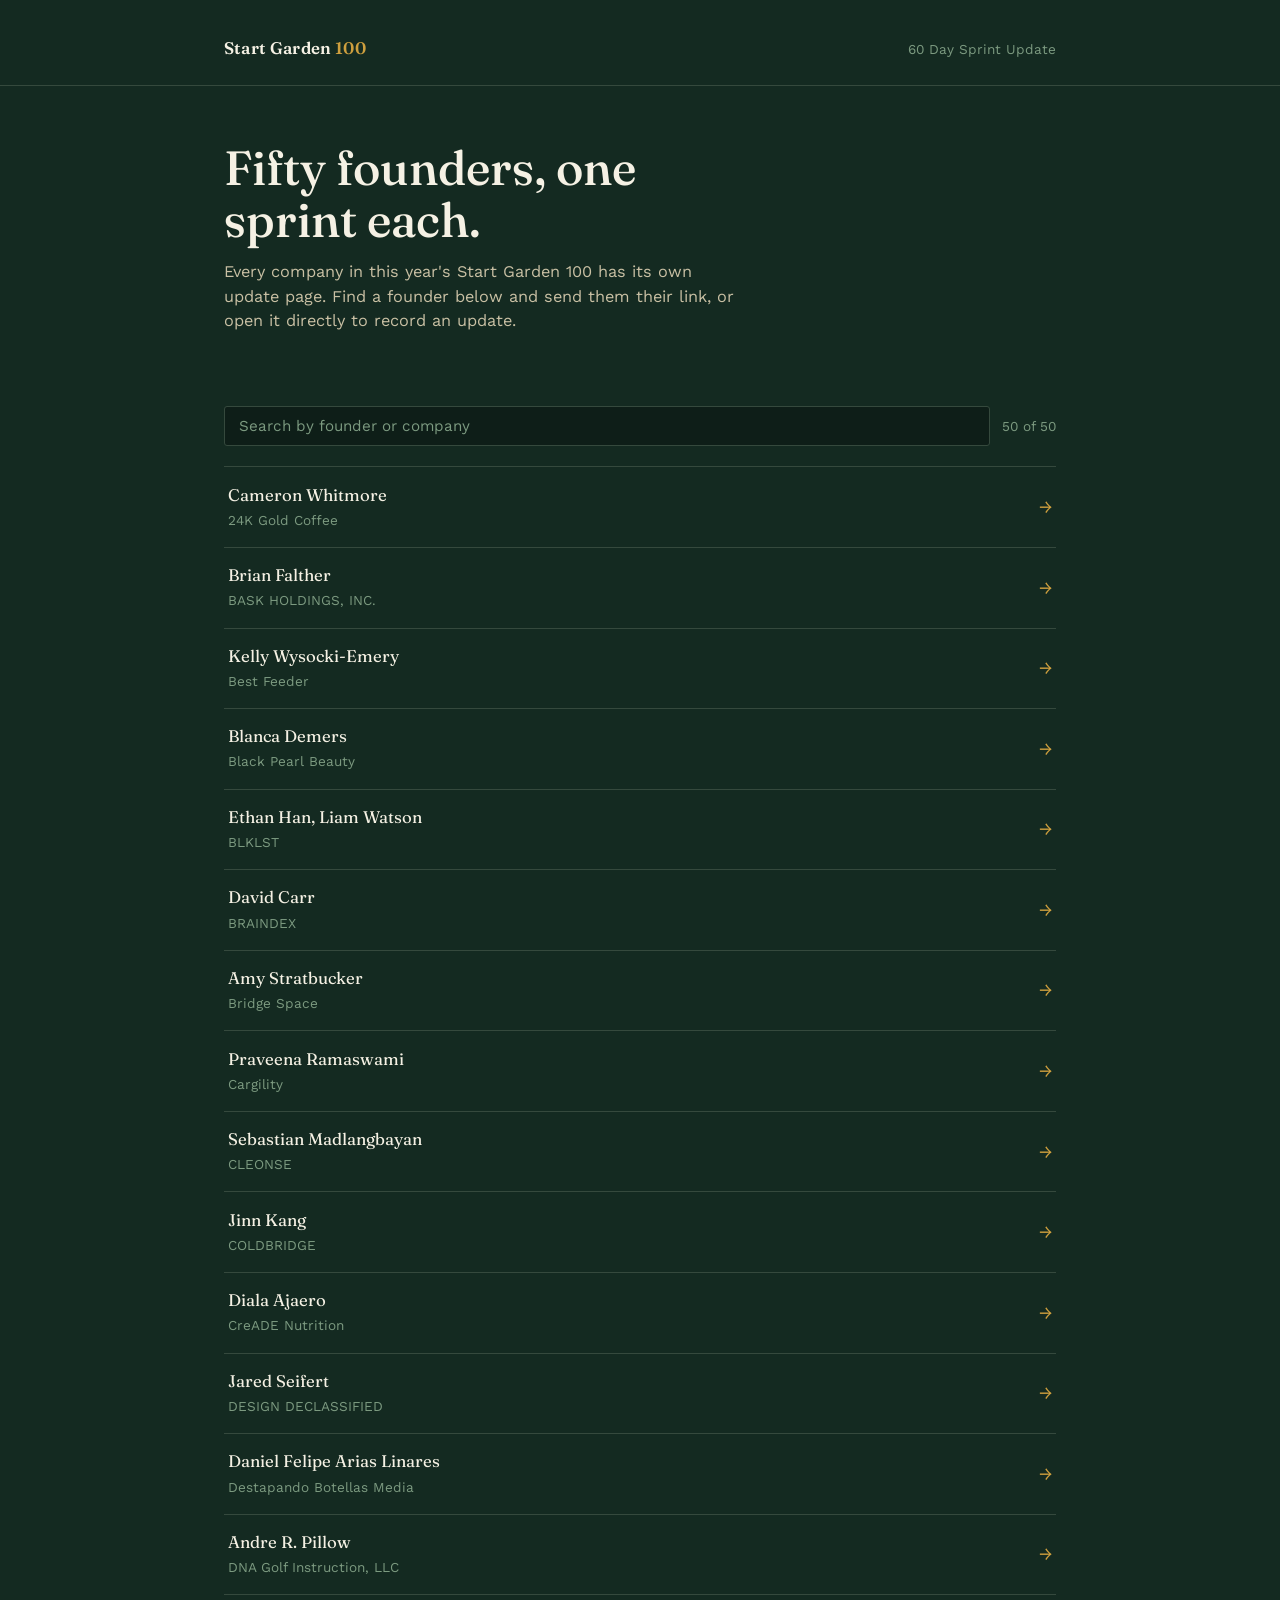
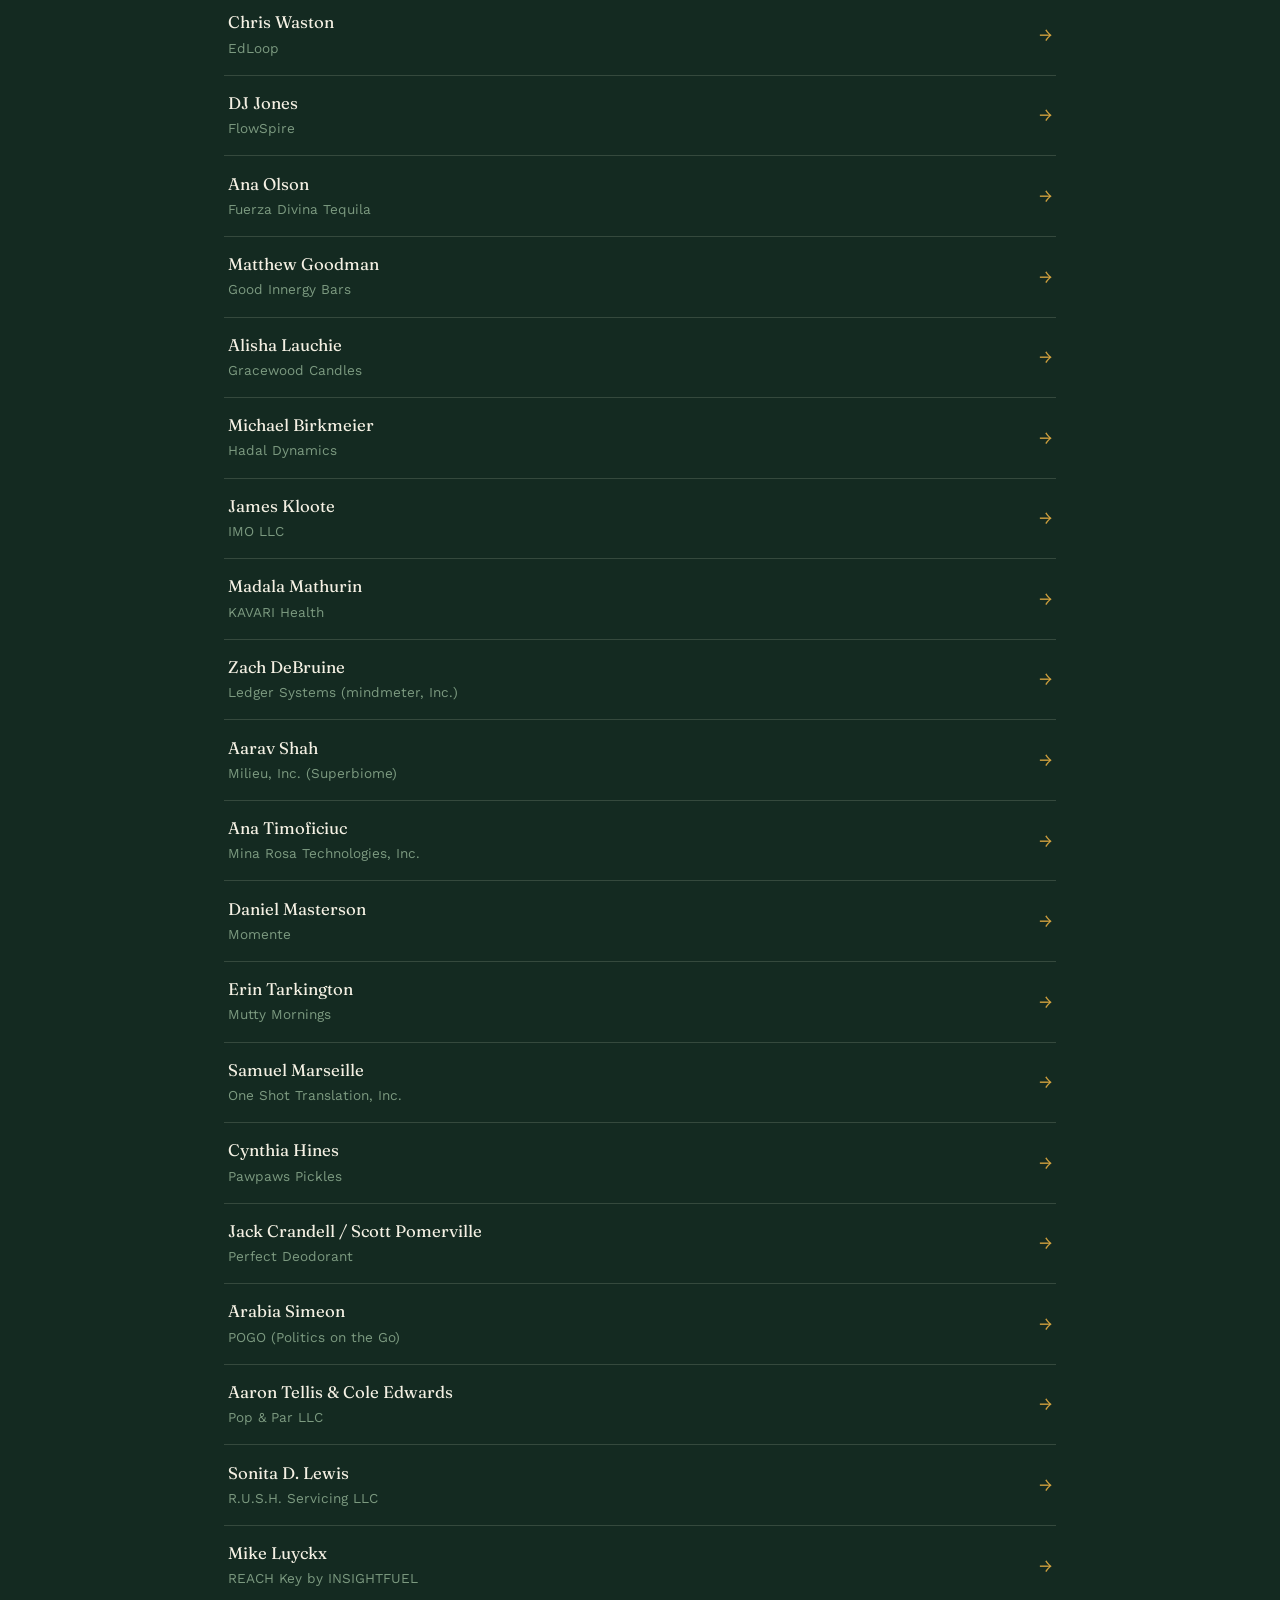
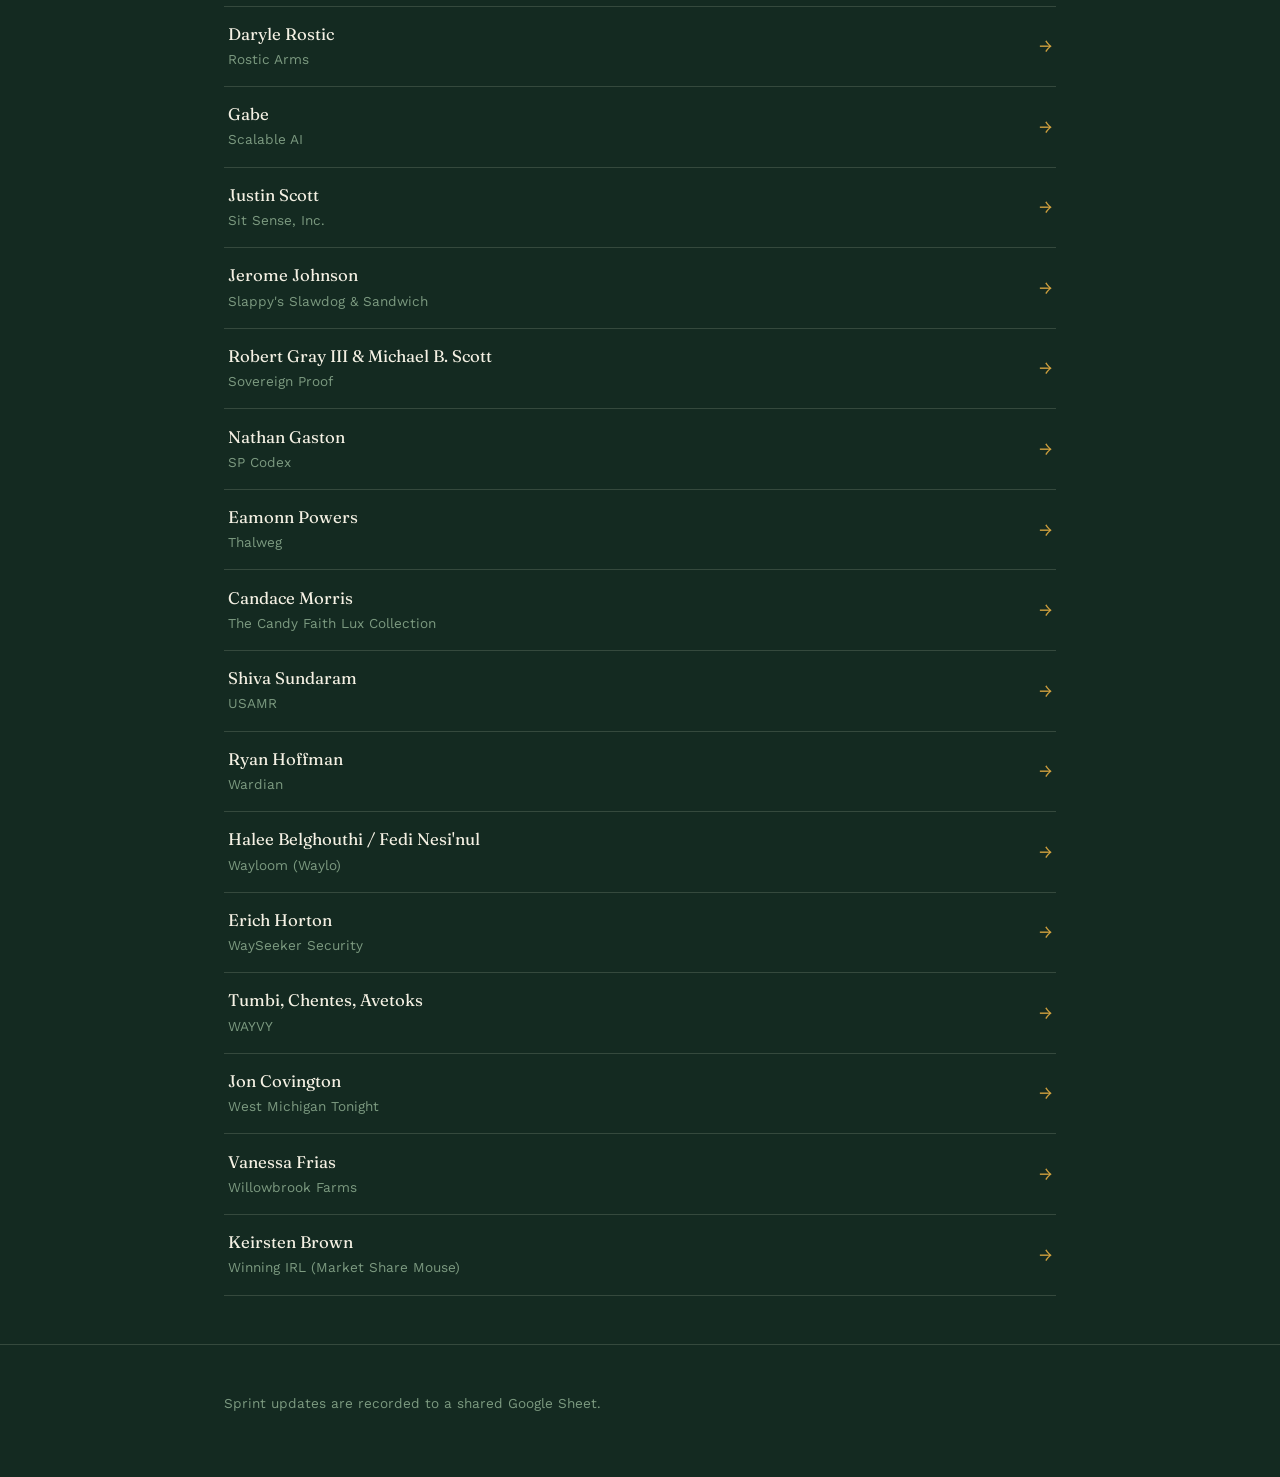
==== index.html @ 56d7db5d "Add files via upload" ====
<!DOCTYPE html>
<html lang="en">
<head>
<meta charset="UTF-8">
<meta name="viewport" content="width=device-width, initial-scale=1">
<title>Start Garden 100 — 60 Day Sprint Update</title>
<meta name="description" content="Roster and update links for the Start Garden 100 sixty-day sprint.">
<link rel="stylesheet" href="style.css">
</head>
<body>
<a class="skip-link" href="#main">Skip to content</a>

<header class="site-header">
  <div class="shell">
    <a class="mark" href="index.html">Start Garden <span>100</span></a>
    <span class="program-tag">60 Day Sprint Update</span>
  </div>
</header>

<main id="main">
  <div class="shell">
    <section class="roster-hero">
      <h1>Fifty founders, one sprint each.</h1>
      <p>Every company in this year's Start Garden 100 has its own update page. Find a founder below and send them their link, or open it directly to record an update.</p>
    </section>

    <div class="roster-controls">
      <input class="roster-search" id="roster-search" type="search" placeholder="Search by founder or company" aria-label="Search founders">
      <span class="roster-count" id="roster-count"></span>
    </div>

    <ul class="roster-list" id="roster-list">
      <li class="loading-line">Loading roster&hellip;</li>
    </ul>
  </div>
</main>

<footer class="site-footer">
  <div class="shell">Sprint updates are recorded to a shared Google Sheet.</div>
</footer>

<script src="config.js"></script>
<script src="app.js"></script>
</body>
</html>
---- style.css ----
/* ============================================================
   Start Garden — 60 Day Sprint Update
   Design concept: a field ledger for the Start Garden 100 —
   dark greenhouse-green ground, warm paper record cards,
   goldenrod for the one active action on the page.
   ============================================================ */

@import url('https://fonts.googleapis.com/css2?family=Fraunces:opsz,wght@9..144,400;9..144,500;9..144,600&family=Work+Sans:wght@400;500;600&display=swap');

:root{
  --ground:      #142A21;
  --ground-deep: #0E1E18;
  --paper:       #F5F1E4;
  --paper-dim:   #E9E3D1;
  --ink:         #17251E;
  --ink-soft:    #4B5A50;
  --line:        #35493D;
  --line-soft:   #C9C0A4;
  --gold:        #CE9F3E;
  --gold-deep:   #A87F2C;
  --sage:        #7C9A80;
  --error:       #B5533B;

  --serif: 'Fraunces', Georgia, serif;
  --sans:  'Work Sans', -apple-system, BlinkMacSystemFont, sans-serif;

  --radius: 3px;
}

*{ box-sizing: border-box; }
html{ -webkit-text-size-adjust: 100%; }

body{
  margin: 0;
  background: var(--ground);
  color: var(--paper);
  font-family: var(--sans);
  line-height: 1.5;
  -webkit-font-smoothing: antialiased;
}

a{ color: inherit; }

button, input, textarea{ font-family: inherit; }

:focus-visible{
  outline: 2px solid var(--gold);
  outline-offset: 2px;
}

.skip-link{
  position: absolute;
  left: -999px;
  top: 0;
}
.skip-link:focus{
  left: 1rem;
  top: 1rem;
  z-index: 100;
  background: var(--gold);
  color: var(--ink);
  padding: 0.5rem 1rem;
  border-radius: var(--radius);
}

/* ---------- shared shell ---------- */

.shell{
  max-width: 880px;
  margin: 0 auto;
  padding: 0 1.5rem;
}

.site-header{
  padding: 2.25rem 0 1.5rem;
  border-bottom: 1px solid var(--line);
}

.site-header .shell{
  display: flex;
  align-items: baseline;
  justify-content: space-between;
  gap: 1rem;
  flex-wrap: wrap;
}

.mark{
  font-family: var(--serif);
  font-weight: 600;
  font-size: 1.05rem;
  letter-spacing: 0.01em;
  color: var(--paper);
  text-decoration: none;
}

.mark span{
  color: var(--gold);
}

.program-tag{
  font-size: 0.85rem;
  color: var(--sage);
}

footer.site-footer{
  padding: 3rem 0 4rem;
  color: var(--sage);
  font-size: 0.85rem;
  border-top: 1px solid var(--line);
  margin-top: 3rem;
}

/* ============================================================
   INDEX / ROSTER PAGE
   ============================================================ */

.roster-hero{
  padding: 3.5rem 0 2.5rem;
}

.roster-hero h1{
  font-family: var(--serif);
  font-weight: 500;
  font-size: clamp(2.1rem, 5vw, 3rem);
  line-height: 1.08;
  margin: 0 0 0.9rem;
  max-width: 14ch;
}

.roster-hero p{
  max-width: 52ch;
  color: var(--line-soft);
  font-size: 1.02rem;
  margin: 0;
}

.roster-controls{
  display: flex;
  gap: 0.75rem;
  align-items: center;
  margin: 2rem 0 1.25rem;
  flex-wrap: wrap;
}

.roster-search{
  flex: 1 1 240px;
  background: var(--ground-deep);
  border: 1px solid var(--line);
  color: var(--paper);
  padding: 0.65rem 0.85rem;
  border-radius: var(--radius);
  font-size: 0.95rem;
}

.roster-search::placeholder{ color: var(--sage); }

.roster-count{
  font-size: 0.85rem;
  color: var(--sage);
  white-space: nowrap;
}

.roster-list{
  list-style: none;
  margin: 0 0 2rem;
  padding: 0;
  border-top: 1px solid var(--line);
}

.roster-row{
  border-bottom: 1px solid var(--line);
}

.roster-row a{
  display: flex;
  align-items: center;
  gap: 1rem;
  padding: 0.95rem 0.25rem;
  text-decoration: none;
  transition: background 0.15s ease;
}

.roster-row a:hover,
.roster-row a:focus-visible{
  background: rgba(206,159,62,0.07);
}

.roster-names{
  flex: 1;
  min-width: 0;
}

.roster-founder{
  font-family: var(--serif);
  font-size: 1.05rem;
  color: var(--paper);
}

.roster-company{
  font-size: 0.85rem;
  color: var(--sage);
  overflow: hidden;
  text-overflow: ellipsis;
  white-space: nowrap;
}

.roster-status{
  font-size: 0.78rem;
  color: var(--ground);
  background: var(--line-soft);
  padding: 0.2rem 0.55rem;
  border-radius: 999px;
  white-space: nowrap;
}

.roster-status[data-state="done"]{
  background: var(--gold);
}

.roster-go{
  color: var(--gold);
  font-size: 1.1rem;
}

/* ============================================================
   FOUNDER PAGE
   ============================================================ */

.sprint-hero{
  padding: 3rem 0 2rem;
}

.sprint-eyebrow{
  font-family: var(--serif);
  font-style: italic;
  font-size: 1.05rem;
  color: var(--sage);
  margin: 0 0 0.6rem;
}

.sprint-hero h1{
  font-family: var(--serif);
  font-weight: 500;
  font-size: clamp(1.9rem, 4.4vw, 2.7rem);
  line-height: 1.1;
  margin: 0 0 0.35rem;
}

.sprint-hero .company{
  font-size: 1.05rem;
  color: var(--line-soft);
  margin: 0;
}

.record{
  border-top: 1px solid var(--line);
  padding: 2.2rem 0;
  display: grid;
  grid-template-columns: 1fr 1fr;
  gap: 2.25rem;
  align-items: start;
}

.record:last-of-type{
  border-bottom: 1px solid var(--line);
}

.record-field h2{
  font-size: 0.78rem;
  text-transform: none;
  letter-spacing: 0.02em;
  color: var(--gold);
  margin: 0 0 0.75rem;
  font-weight: 600;
}

.record-quote{
  font-family: var(--serif);
  font-size: 1.08rem;
  line-height: 1.55;
  color: var(--paper);
  margin: 0;
  padding-left: 1rem;
  border-left: 2px solid var(--line);
}

.record-update label{
  display: block;
  font-size: 0.92rem;
  color: var(--line-soft);
  margin-bottom: 0.6rem;
}

.field-card{
  background: var(--paper);
  border-radius: var(--radius);
  padding: 0.9rem 1rem 0.7rem;
}

textarea.field-input{
  width: 100%;
  border: none;
  background: transparent;
  resize: vertical;
  min-height: 96px;
  font-family: var(--sans);
  font-size: 0.97rem;
  color: var(--ink);
  line-height: 1.5;
}

textarea.field-input::placeholder{
  color: var(--ink-soft);
}

.char-count{
  display: flex;
  justify-content: flex-end;
  font-size: 0.78rem;
  color: var(--ink-soft);
  margin-top: 0.25rem;
}

.char-count[data-over="true"]{
  color: var(--error);
}

@media (max-width: 680px){
  .record{
    grid-template-columns: 1fr;
    gap: 1.1rem;
    padding: 1.75rem 0;
  }
  .record-quote{
    font-size: 1rem;
  }
}

/* ---------- status radio group ---------- */

.status-block{
  padding: 2.2rem 0 1rem;
}

.status-block h2{
  font-family: var(--serif);
  font-weight: 500;
  font-size: 1.3rem;
  margin: 0 0 1.1rem;
}

.status-options{
  display: grid;
  grid-template-columns: repeat(2, 1fr);
  gap: 0.75rem;
}

@media (max-width: 560px){
  .status-options{ grid-template-columns: 1fr; }
}

.status-option{
  position: relative;
}

.status-option input{
  position: absolute;
  opacity: 0;
  inset: 0;
  margin: 0;
  cursor: pointer;
}

.status-option span{
  display: flex;
  align-items: center;
  gap: 0.6rem;
  border: 1px solid var(--line);
  border-radius: var(--radius);
  padding: 0.85rem 1rem;
  font-size: 0.95rem;
  color: var(--line-soft);
  transition: border-color 0.15s ease, color 0.15s ease, background 0.15s ease;
}

.status-option span::before{
  content: "";
  width: 15px;
  height: 15px;
  flex: none;
  border-radius: 50%;
  border: 1.5px solid var(--sage);
  transition: border-color 0.15s ease, box-shadow 0.15s ease;
}

.status-option input:checked + span{
  border-color: var(--gold);
  color: var(--paper);
  background: rgba(206,159,62,0.08);
}

.status-option input:checked + span::before{
  border-color: var(--gold);
  box-shadow: inset 0 0 0 3.5px var(--gold);
}

.status-option input:focus-visible + span{
  outline: 2px solid var(--gold);
  outline-offset: 2px;
}

/* ---------- submit ---------- */

.submit-block{
  padding: 1.5rem 0 2.5rem;
  border-top: 1px solid var(--line);
}

.form-note{
  font-size: 0.85rem;
  color: var(--sage);
  margin: 0 0 1.1rem;
  max-width: 50ch;
}

.form-error{
  font-size: 0.88rem;
  color: var(--error);
  margin: 0 0 1rem;
  display: none;
}

.form-error[data-visible="true"]{ display: block; }

.btn-submit{
  appearance: none;
  border: none;
  background: var(--gold);
  color: var(--ground-deep);
  font-weight: 600;
  font-size: 1rem;
  padding: 0.9rem 1.9rem;
  border-radius: var(--radius);
  cursor: pointer;
  transition: background 0.15s ease, transform 0.1s ease;
}

.btn-submit:hover{ background: var(--gold-deep); color: var(--paper); }
.btn-submit:disabled{ opacity: 0.6; cursor: progress; }

/* ---------- confirmation state ---------- */

.confirm{
  display: none;
  padding: 4.5rem 0 5rem;
  text-align: left;
}

.confirm[data-visible="true"]{ display: block; }

.confirm .mark-big{
  font-family: var(--serif);
  font-style: italic;
  color: var(--gold);
  font-size: 1rem;
  margin: 0 0 0.75rem;
}

.confirm h1{
  font-family: var(--serif);
  font-weight: 500;
  font-size: clamp(1.9rem, 4.4vw, 2.6rem);
  margin: 0 0 0.8rem;
  max-width: 16ch;
}

.confirm p{
  color: var(--line-soft);
  max-width: 48ch;
  font-size: 1.02rem;
}

.sprint-form[data-submitted="true"]{ display: none; }

/* ---------- not-found ---------- */

.not-found{
  padding: 5rem 0;
}

.not-found h1{
  font-family: var(--serif);
  font-size: 2rem;
  margin: 0 0 0.75rem;
}

.not-found a{
  color: var(--gold);
}

/* ---------- loading ---------- */

.loading-line{
  color: var(--sage);
  font-size: 0.9rem;
  padding: 3rem 0;
}
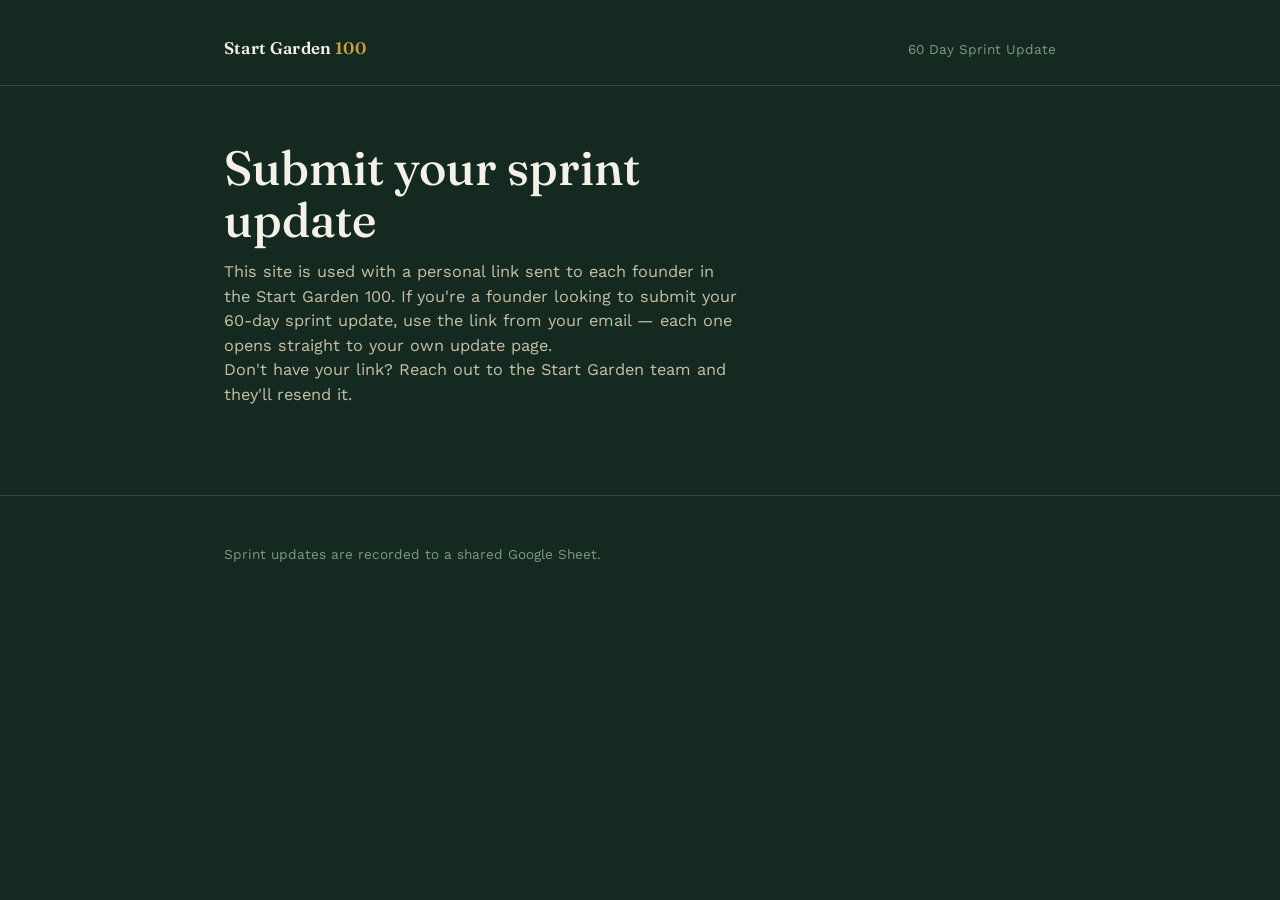
==== commit cd90d32f: "Add files via upload" ====
--- a/index.html
+++ b/index.html
@@ -3,13 +3,12 @@
 <head>
 <meta charset="UTF-8">
 <meta name="viewport" content="width=device-width, initial-scale=1">
+<meta name="robots" content="noindex, nofollow">
 <title>Start Garden 100 — 60 Day Sprint Update</title>
-<meta name="description" content="Roster and update links for the Start Garden 100 sixty-day sprint.">
+<meta name="description" content="Submit your 60-day sprint update for the Start Garden 100.">
 <link rel="stylesheet" href="style.css">
 </head>
 <body>
-<a class="skip-link" href="#main">Skip to content</a>
-
 <header class="site-header">
   <div class="shell">
     <a class="mark" href="index.html">Start Garden <span>100</span></a>
@@ -17,29 +16,18 @@
   </div>
 </header>
 
-<main id="main">
+<main>
   <div class="shell">
     <section class="roster-hero">
-      <h1>Fifty founders, one sprint each.</h1>
-      <p>Every company in this year's Start Garden 100 has its own update page. Find a founder below and send them their link, or open it directly to record an update.</p>
+      <h1>Submit your sprint update</h1>
+      <p>This site is used with a personal link sent to each founder in the Start Garden 100. If you're a founder looking to submit your 60-day sprint update, use the link from your email &mdash; each one opens straight to your own update page.</p>
+      <p>Don't have your link? Reach out to the Start Garden team and they'll resend it.</p>
     </section>
-
-    <div class="roster-controls">
-      <input class="roster-search" id="roster-search" type="search" placeholder="Search by founder or company" aria-label="Search founders">
-      <span class="roster-count" id="roster-count"></span>
-    </div>
-
-    <ul class="roster-list" id="roster-list">
-      <li class="loading-line">Loading roster&hellip;</li>
-    </ul>
   </div>
 </main>
 
 <footer class="site-footer">
   <div class="shell">Sprint updates are recorded to a shared Google Sheet.</div>
 </footer>
-
-<script src="config.js"></script>
-<script src="app.js"></script>
 </body>
 </html>
